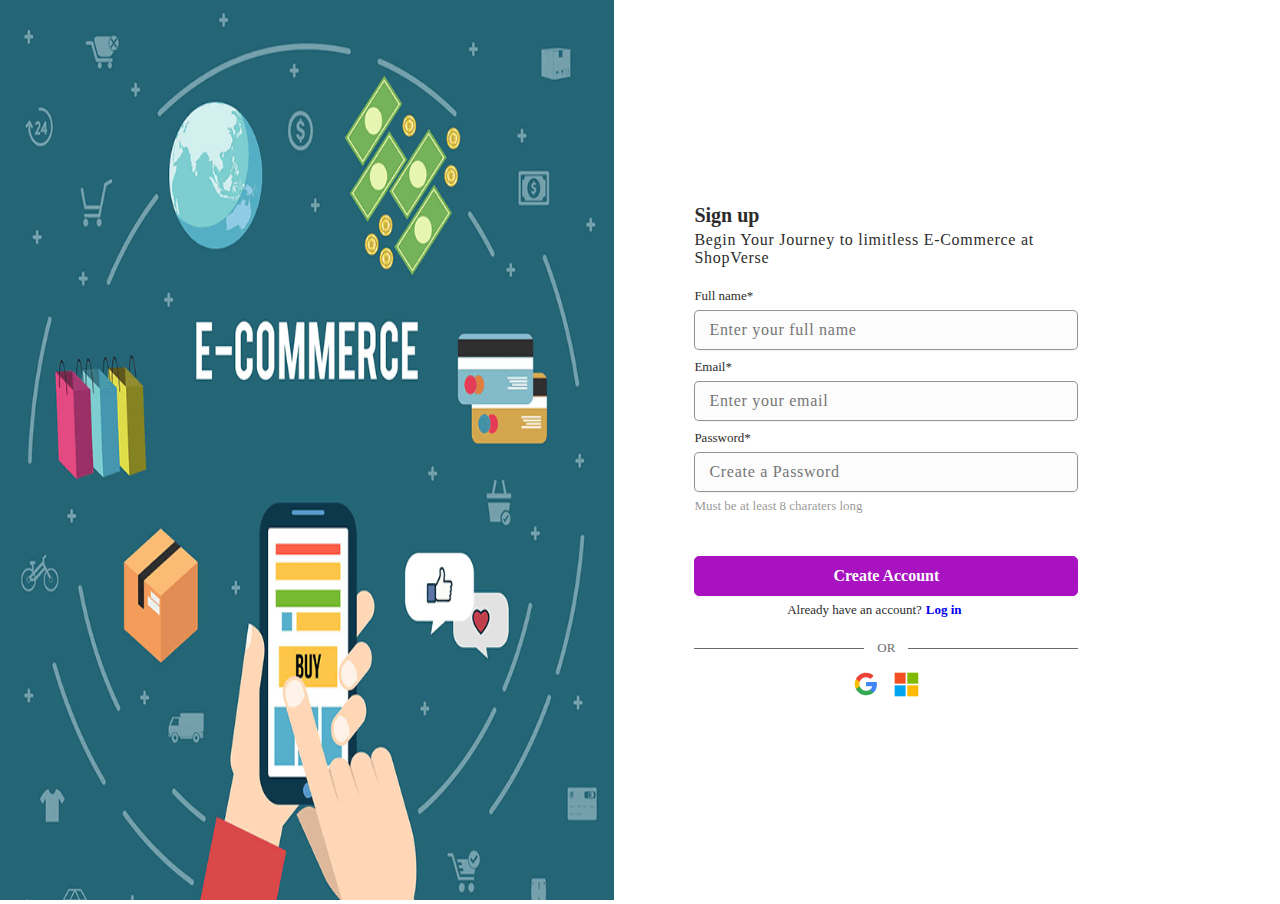
==== index.html @ 19c6505f "Add files via upload" ====
<!DOCTYPE html>
<html lang="en">
  <head>
    <meta charset="UTF-8" />
    <meta name="viewport" content="width=device-width, initial-scale=1.0" />
    <title>ShopVerse</title>
    <link rel="stylesheet" href="index.css" />
  </head>
  <body>
    <div class="signupcontainer">
      <div class="pic">
        <img src="image2/m1.png" alt="" />
      </div>

      <div class="signupdetails">
        <div class="su-detail-hd">
          <h2 class="detail-hd">Sign up</h2>
          <h4 class="detail-h4">
            Begin Your Journey to limitless E-Commerce at <span>ShopVerse</span>
          </h4>
        </div>

        <form action="" method="post">
          <div class="signup-form">
            <div class="name">
              <label for="name" class="label-details">Full name*</label>
              <input
                type="text"
                name="name"
                id="name"
                placeholder="Enter your full name"
              />
            </div>

            <div class="email">
              <label for="email" class="label-details">Email*</label>
              <input
                type="email"
                name="email"
                id="email"
                placeholder="Enter your email"
              />
            </div>

            <div class="password">
              <label for="password" class="label-details">Password*</label>
              <input
                type="password"
                name="password"
                id="password"
                placeholder="Create a Password"
              />
              <p class="pass-p">Must be at least 8 charaters long</p>
            </div>

            <a href="reg-Screen.html" class="create-button">
              <h4 class="create-account">Create Account</h4>
            </a>

            <p class="signup-p-option">
              Already have an account?
              <span><a href="login.html">Log in</a></span>
            </p>
          </div>

          <div class="signup-option">
            <p>OR</p>
            <div class="signup-options">
              <a href="Signup.html" class="signin-google">
                <h4>
                  <svg
                    xmlns="http://www.w3.org/2000/svg"
                    width="24"
                    height="24"
                    viewBox="0 0 24 24"
                    fill="none"
                  >
                    <path
                      fill-rule="evenodd"
                      clip-rule="evenodd"
                      d="M22.9286 12.2654C22.9286 11.462 22.8565 10.6894 22.7226 9.94775H12.051V14.3307H18.1491C17.8864 15.7471 17.0881 16.9471 15.888 17.7506V20.5936H19.55C21.6925 18.621 22.9286 15.7162 22.9286 12.2654Z"
                      fill="#4285F4"
                    />
                    <path
                      fill-rule="evenodd"
                      clip-rule="evenodd"
                      d="M12.0504 23.3387C15.1097 23.3387 17.6746 22.324 19.5494 20.5935L15.8874 17.7505C14.8728 18.4303 13.5749 18.8321 12.0504 18.8321C9.09921 18.8321 6.60126 16.8389 5.71024 14.1606H1.9247V17.0964C3.78914 20.7995 7.62104 23.3387 12.0504 23.3387Z"
                      fill="#34A853"
                    />
                    <path
                      fill-rule="evenodd"
                      clip-rule="evenodd"
                      d="M5.71126 14.1604C5.48464 13.4806 5.35588 12.7543 5.35588 12.0075C5.35588 11.2607 5.48464 10.5345 5.71126 9.85467V6.91895H1.92571C1.1583 8.44861 0.72052 10.1791 0.72052 12.0075C0.72052 13.8359 1.1583 15.5665 1.92571 17.0961L5.71126 14.1604Z"
                      fill="#FBBC05"
                    />
                    <path
                      fill-rule="evenodd"
                      clip-rule="evenodd"
                      d="M12.0504 5.18336C13.714 5.18336 15.2076 5.75505 16.3819 6.87784L19.6318 3.62794C17.6695 1.79955 15.1046 0.676758 12.0504 0.676758C7.62104 0.676758 3.78914 3.21591 1.9247 6.91904L5.71024 9.85477C6.60126 7.17656 9.09921 5.18336 12.0504 5.18336Z"
                      fill="#EA4335"
                    />
                  </svg>
                </h4>
              </a>

              <a href="Signup.html" class="sigin-linkedin">
                <h4>
                  <svg
                    xmlns="http://www.w3.org/2000/svg"
                    width="25"
                    height="25"
                    viewBox="0 0 25 25"
                    fill="none"
                  >
                    <path
                      d="M11.6114 0.676758H0.632416V11.6558H11.6114V0.676758Z"
                      fill="#F25022"
                    />
                    <path
                      d="M24.2795 0.676758H13.3005V11.6558H24.2795V0.676758Z"
                      fill="#7FBA00"
                    />
                    <path
                      d="M11.6112 13.3452H0.632202V24.3242H11.6112V13.3452Z"
                      fill="#00A4EF"
                    />
                    <path
                      d="M24.2795 13.3452H13.3005V24.3242H24.2795V13.3452Z"
                      fill="#FFB900"
                    />
                  </svg>
                </h4>
              </a>
            </div>
          </div>
        </form>
      </div>
    </div>
  </body>
</html>
---- index.css ----
*{
    margin: 0px;
    padding: 0px;
}
body{
    margin: 0px;
    padding: 0px;
}

.signupcontainer{
    display: flex;
    height: 100vh;
}
.pic{
    flex-basis: 48%;
}
.pic>img{
    height: 100%;
    width: 100%;
}
 .signupdetails{
    display: flex;
    flex-direction: column;
    align-self: center;
    justify-content: center;
    flex-basis: 30%;
    height: 100%;
    flex-shrink: 0;
    margin: 8px 80px;
}
 .su-detail-hd{
    color: #2C2C2C;
    margin-bottom: 12px;
}
.detail-hd{
    font-family: Open Sans;
    font-size: 20px;
    font-style: normal;
    font-weight: 600;
    line-height: 32px;
}
.detail-h4{
    font-family: Cambria;
    font-size: 16px;
    font-style: normal;
    font-weight: 400;
    line-height: normal;
    letter-spacing: 0.72px;
}
 .signup-form{
    display: flex;
    flex-direction: column;
}

.name,.email,.password{
    display: flex;
    flex-direction: column;
    align-items: flex-start;
    gap: 6px;
    align-self: stretch;
}

label{
    color: #2C2C2C;
    font-family: Cambria;
    font-size: 13px;
    font-style: normal;
    font-weight: 400;
    line-height: normal;
    margin-top: 9px;
} 
input{
    display: flex;
    padding: 10px 14px;
    align-self: stretch;
    border-radius: 5px;
    border: 1px solid rgba(44, 44, 44, 0.50);
    background: #FCFCFC;
    box-shadow: 0px 1px 2px 0px rgba(16, 24, 40, 0.05);
    color: rgba(44, 44, 44, 0.50);
    font-family: Cambria;
    font-size: 16px;
    font-style: normal;
    font-weight: 400;
    line-height: normal;
    letter-spacing: 0.72px;
    flex: 1 0 0;
}
.pass-p{
    color: rgba(44, 44, 44, 0.50);
    font-family: Cambria;
    font-size: 13px;
    font-style: normal;
    font-weight: 400;
    line-height: normal;

}
.create-button{
    display: flex;
    padding: 10px 14px;
    justify-content: center;
    align-items: center;
    gap: 8px;
    flex: 1 0 0;
    border-radius: 5px;
    border: 1px solid var(--new-pry, #A812C0);
    background: var(--new-pry, #A812C0);
    box-shadow: 0px 1px 2px 0px rgba(16, 24, 40, 0.05);
    text-decoration: none;
    margin: 42px 0px 6px 0px;
}
.create-account{
    color: #FCFCFC;
    font-family: Cambria;
    font-size: 16px;
    font-style: normal;
    font-weight: 700;
    line-height: normal;
    background: var(--new-pry, #A812C0);
    border: none;
}
.signup-form>p{
    display: flex;
    width: 360px;
    justify-content: center;
    align-items: flex-start;
    gap: 4px;
    color: #2C2C2C;
    font-family: Cambria;
    font-size: 13px;
    font-style: normal;
    font-weight: 400;
    line-height: normal;
    margin-bottom: 22px;
}
.signup-form>p>span{
    color: #A812C0;
    font-weight: 700;
    line-height: normal;
}
.signup-form>p>span>a{
    text-decoration: none;
}

.signup-option>p{
    display: flex;
    flex-direction: row;
    align-items: center;
    gap: 13px;
    align-self: stretch;
    opacity: 0.699999988079071;
    color: #2C2C2C;
    font-family: Cambria;
    font-size: 13px;
    font-style: normal;
    font-weight: 400;
    line-height: normal;
    margin-bottom: 16px;
}
.signup-option>p:before, .signup-option>p:after{
    content: "";
    flex: 1 1;
    border-bottom: 1px solid;
    margin: auto;
    width: 158px;
}
.signup-options{
    display: flex;
    justify-content: center;
}
.signin-google{
    margin-right: 16px;
}
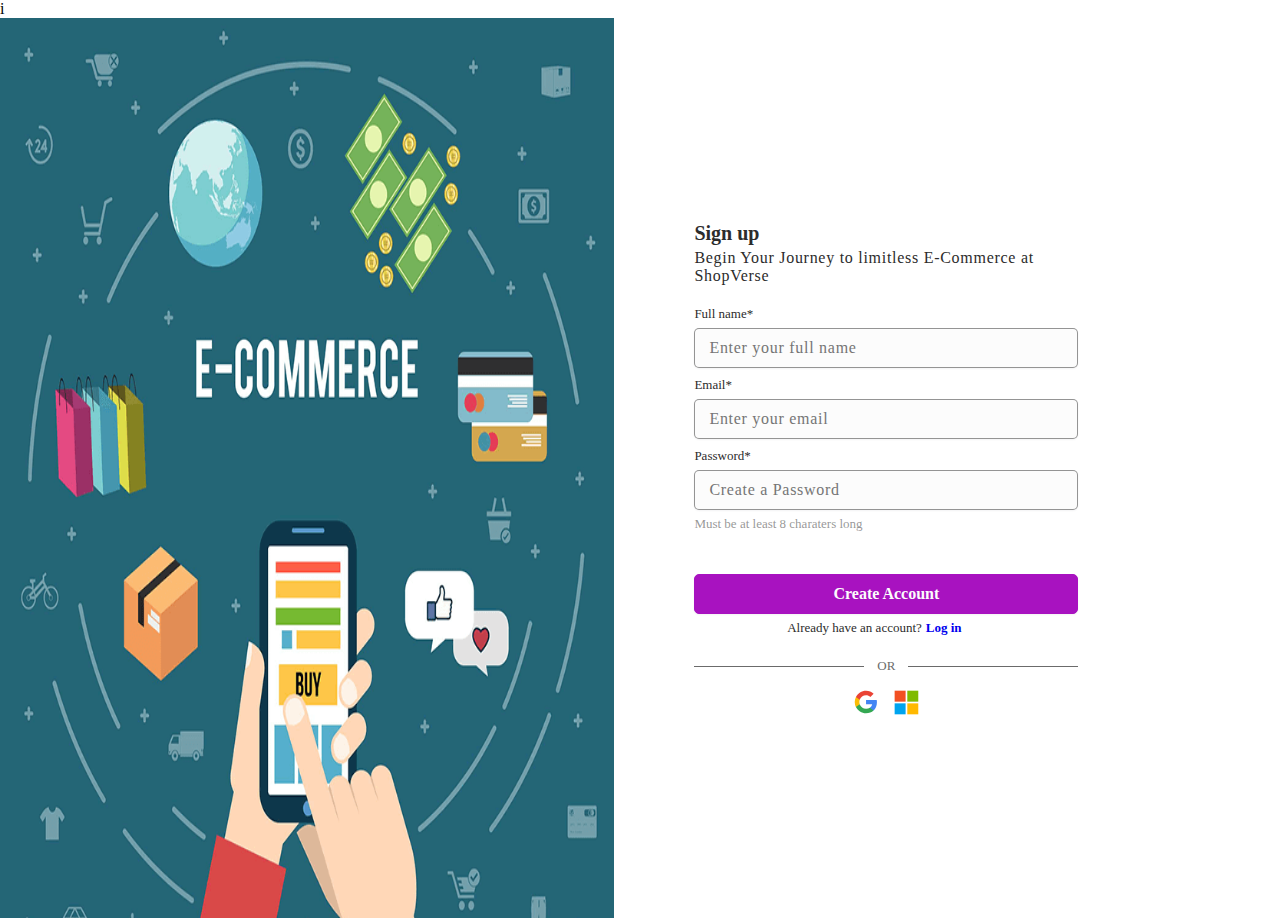
==== commit f61be4bc: "update 27 aug" ====
--- a/index.html
+++ b/index.html
@@ -4,7 +4,7 @@
     <meta charset="UTF-8" />
     <meta name="viewport" content="width=device-width, initial-scale=1.0" />
     <title>ShopVerse</title>
-    <link rel="stylesheet" href="index.css" />
+    <link rel="stylesheet" href="index.css" />i
   </head>
   <body>
     <div class="signupcontainer">
@@ -62,6 +62,8 @@
               <span><a href="login.html">Log in</a></span>
             </p>
           </div>
+
+	<script>alert ("Hello user! Welcome to SHOPVERSE 'Your number online shop' ");</script>
 
           <div class="signup-option">
             <p>OR</p>
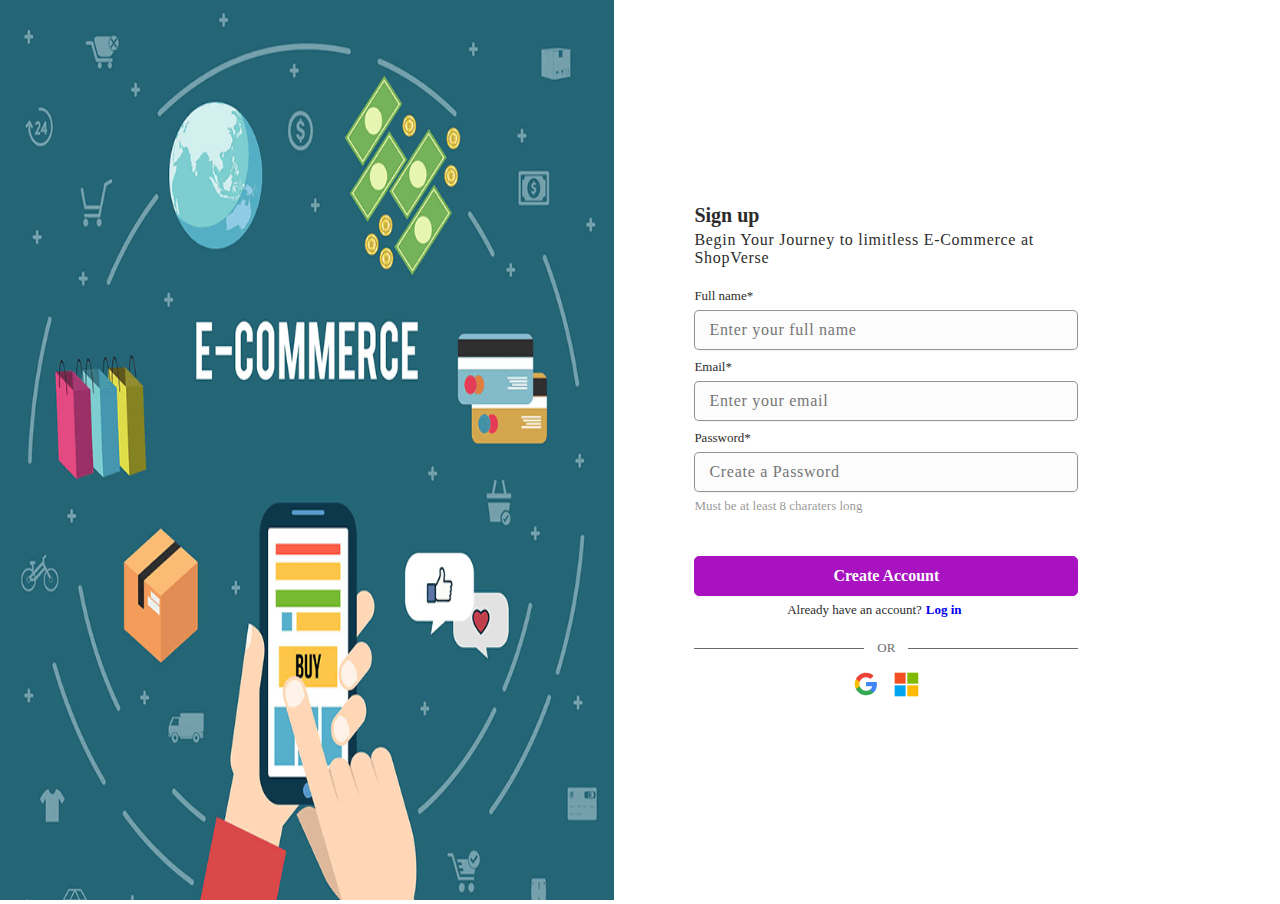
==== commit 52ee33db: "correction" ====
--- a/index.html
+++ b/index.html
@@ -4,7 +4,7 @@
     <meta charset="UTF-8" />
     <meta name="viewport" content="width=device-width, initial-scale=1.0" />
     <title>ShopVerse</title>
-    <link rel="stylesheet" href="index.css" />i
+    <link rel="stylesheet" href="index.css" />
   </head>
   <body>
     <div class="signupcontainer">
@@ -63,7 +63,7 @@
             </p>
           </div>
 
-	<script>alert ("Hello user! Welcome to SHOPVERSE 'Your number online shop' ");</script>
+	<script>alert ("Hello user! Welcome to SHOPVERSE 'Your number one Online Shop' ");</script>
 
           <div class="signup-option">
             <p>OR</p>
--- a/index.css
+++ b/index.css
@@ -170,5 +170,4 @@
 }
 .signin-google{
     margin-right: 16px;
-}
-
+}